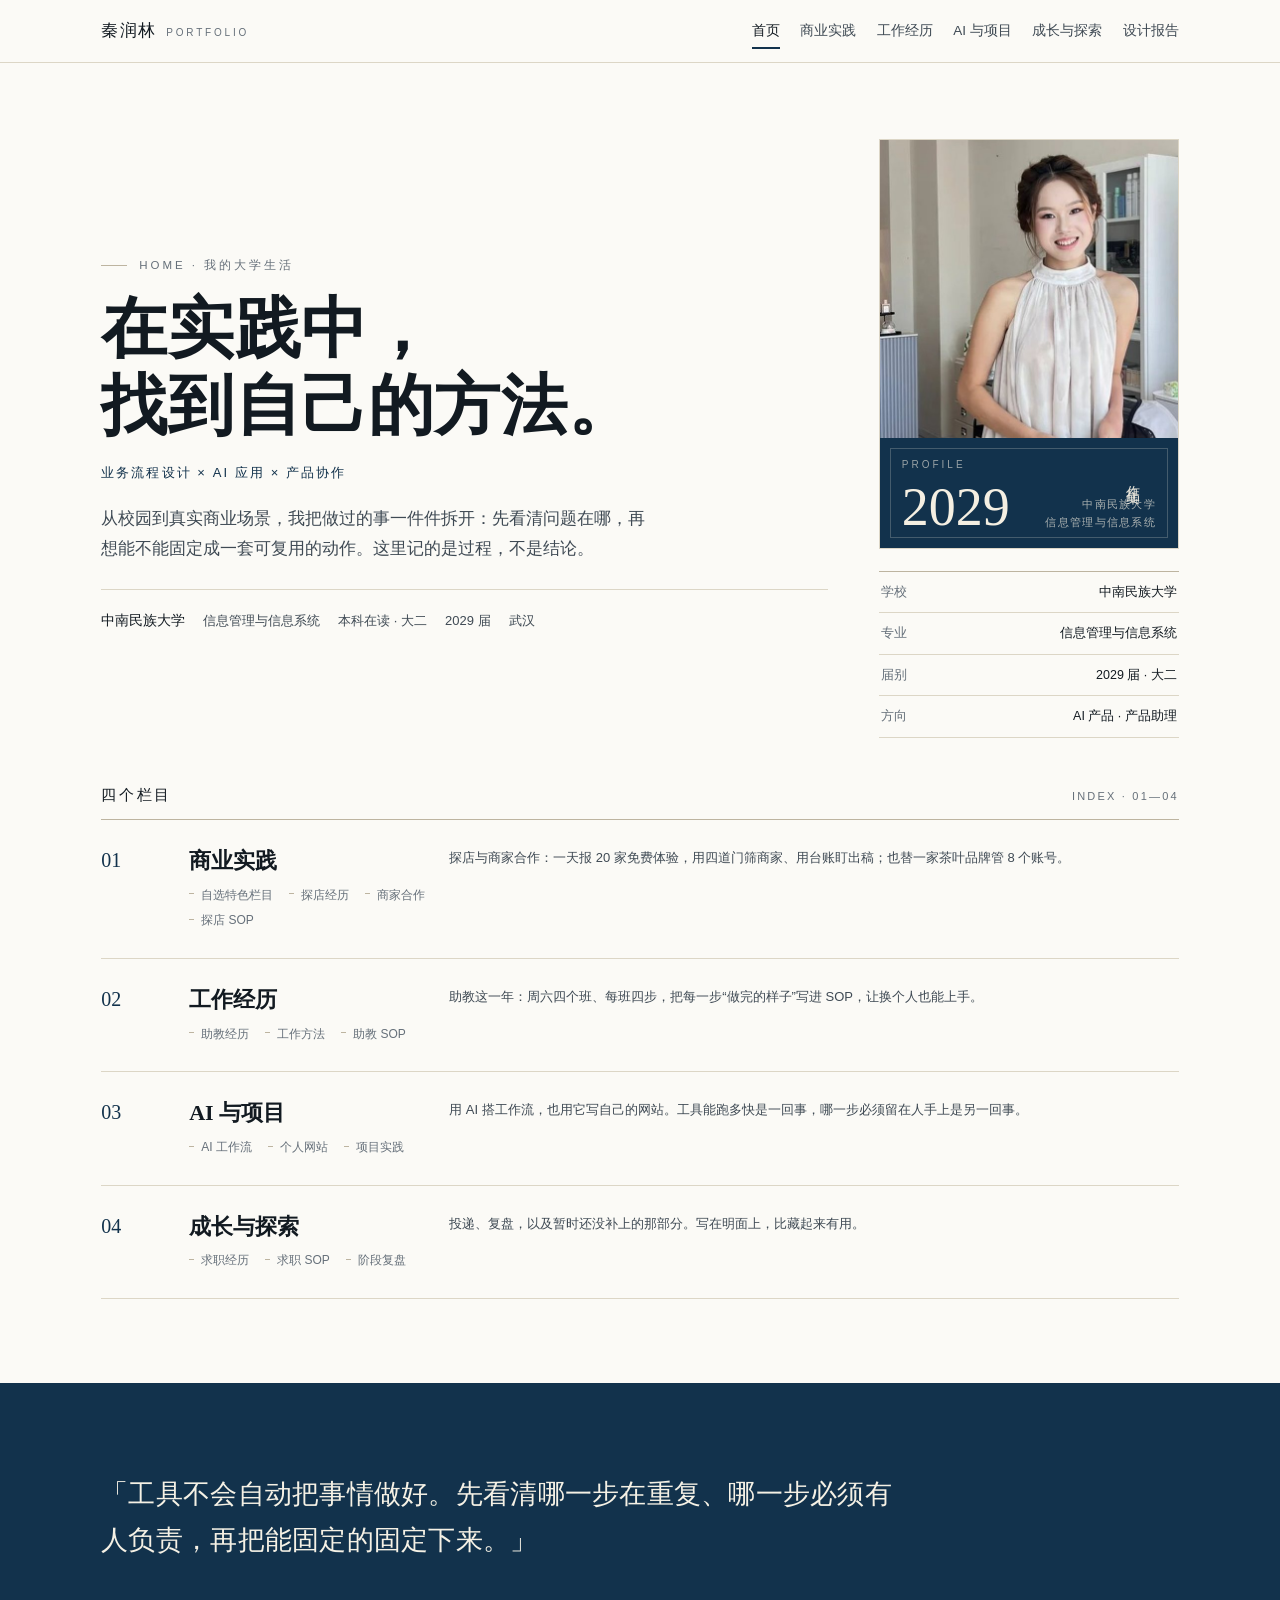
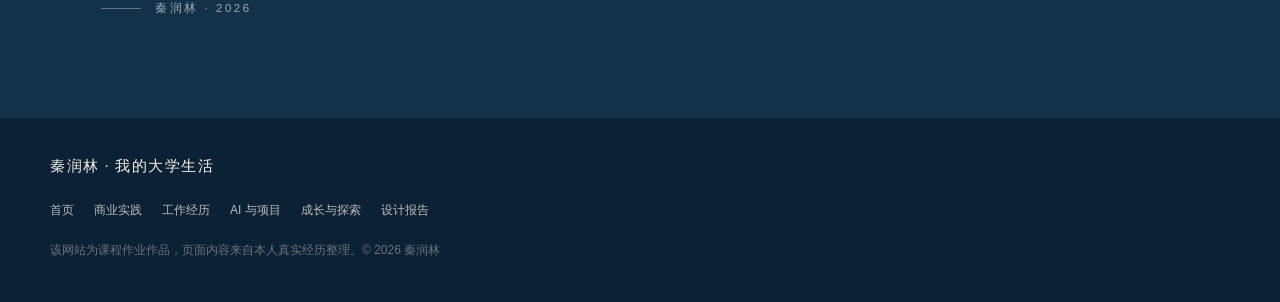
==== index.html @ dad3aede "首次提交：个人网站（Web 前端期末大作业）" ====
<!DOCTYPE html>
<html lang="zh-CN">
<head>
<meta charset="utf-8">
<meta name="viewport" content="width=device-width, initial-scale=1">
<title>秦润林 · 我的大学生活</title>
<meta name="description" content="秦润林的大学生活作品集：商业实践、工作经历、AI 与项目、成长与探索。">
<link rel="icon" href="data:image/svg+xml,%3Csvg xmlns='http://www.w3.org/2000/svg' viewBox='0 0 32 32'%3E%3Crect width='32' height='32' fill='%2312324C'/%3E%3Ctext x='16' y='22' font-size='18' font-family='serif' fill='%23F5F1E5' text-anchor='middle'%3E秦%3C/text%3E%3C/svg%3E">
<link rel="stylesheet" href="css/style.css">
</head>
<body>

<a class="sr-only" href="#main">跳到正文</a>

<header class="tb">
  <div class="tb-in">
    <div class="brand">秦润林<i>PORTFOLIO</i></div>
    <nav class="nav" aria-label="站点导航">
      <a href="index.html" class="on">首页</a>
      <a href="business.html">商业实践</a>
      <a href="work.html">工作经历</a>
      <a href="ai.html">AI 与项目</a>
      <a href="growth.html">成长与探索</a>
      <a href="report.html">设计报告</a>
    </nav>
  </div>
</header>

<main id="main">

  <section class="cover">
    <div class="wrap">
      <div class="cover-g">

        <div class="cover-l">
          <p class="eyebrow">HOME · 我的大学生活</p>
          <h1 class="display"><span>在实践中，</span><span>找到自己的方法。</span></h1>
          <p class="pos">业务流程设计 × AI 应用 × 产品协作</p>
          <p class="lead">从校园到真实商业场景，我把做过的事一件件拆开：先看清问题在哪，再想能不能固定成一套可复用的动作。这里记的是过程，不是结论。</p>
          <div class="cover-meta">
            <b>中南民族大学</b>
            <span>信息管理与信息系统</span>
            <span>本科在读 · 大二</span>
            <span>2029 届</span>
            <span>武汉</span>
          </div>
        </div>

        <div class="cover-r">
          <div class="profile-card">
            <figure class="portrait portrait-home">
              <img src="images/portraithome.jpg" alt="秦润林的形象照">
            </figure>
            <div class="panel">
              <div class="panel-top"><span>PROFILE</span></div>
              <div class="panel-mid">作品集</div>
              <div class="panel-bot">
                <span class="num">2029</span>
                <span class="tag">中南民族大学<br>信息管理与信息系统</span>
              </div>
            </div>
          </div>

          <dl class="facts">
            <div><dt>学校</dt><dd>中南民族大学</dd></div>
            <div><dt>专业</dt><dd>信息管理与信息系统</dd></div>
            <div><dt>届别</dt><dd>2029 届 · 大二</dd></div>
            <div><dt>方向</dt><dd>AI 产品 · 产品助理</dd></div>
          </dl>
        </div>

      </div>
    </div>
  </section>

  <section class="index" aria-labelledby="idx-title">
    <div class="wrap">
      <div class="idx-head">
        <h2 id="idx-title">四个栏目</h2>
        <span>INDEX · 01—04</span>
      </div>

      <a class="idx-row" href="business.html">
        <span class="idx-num">01</span>
        <div class="idx-main">
          <h3 class="idx-title">商业实践</h3>
          <p class="idx-items"><span>自选特色栏目</span><span>探店经历</span><span>商家合作</span><span>探店 SOP</span></p>
        </div>
        <p class="idx-desc">探店与商家合作：一天报 20 家免费体验，用四道门筛商家、用台账盯出稿；也替一家茶叶品牌管 8 个账号。</p>
      </a>

      <a class="idx-row" href="work.html">
        <span class="idx-num">02</span>
        <div class="idx-main">
          <h3 class="idx-title">工作经历</h3>
          <p class="idx-items"><span>助教经历</span><span>工作方法</span><span>助教 SOP</span></p>
        </div>
        <p class="idx-desc">助教这一年：周六四个班、每班四步，把每一步“做完的样子”写进 SOP，让换个人也能上手。</p>
      </a>

      <a class="idx-row" href="ai.html">
        <span class="idx-num">03</span>
        <div class="idx-main">
          <h3 class="idx-title">AI 与项目</h3>
          <p class="idx-items"><span>AI 工作流</span><span>个人网站</span><span>项目实践</span></p>
        </div>
        <p class="idx-desc">用 AI 搭工作流，也用它写自己的网站。工具能跑多快是一回事，哪一步必须留在人手上是另一回事。</p>
      </a>

      <a class="idx-row" href="growth.html">
        <span class="idx-num">04</span>
        <div class="idx-main">
          <h3 class="idx-title">成长与探索</h3>
          <p class="idx-items"><span>求职经历</span><span>求职 SOP</span><span>阶段复盘</span></p>
        </div>
        <p class="idx-desc">投递、复盘，以及暂时还没补上的那部分。写在明面上，比藏起来有用。</p>
      </a>
    </div>
  </section>

  <section class="band">
    <div class="wrap">
      <p class="band-q">「工具不会自动把事情做好。先看清哪一步在重复、哪一步必须有人负责，再把能固定的固定下来。」</p>
      <p class="band-sig">秦润林 · 2026</p>
    </div>
  </section>

</main>

<footer class="ft">
  <div class="wrap ft-in">
    <div class="ft-name">秦润林 · 我的大学生活</div>
    <div class="ft-links">
      <a href="index.html">首页</a>
      <a href="business.html">商业实践</a>
      <a href="work.html">工作经历</a>
      <a href="ai.html">AI 与项目</a>
      <a href="growth.html">成长与探索</a>
      <a href="report.html">设计报告</a>
    </div>
    <div class="ft-copy">该网站为课程作业作品，页面内容来自本人真实经历整理。© 2026 秦润林</div>
  </div>
</footer>

<script src="js/main.js"></script>
</body>
</html>
---- css/style.css ----
@charset "utf-8";

/* =========================================================
   秦润林 · 大学生活作品集
   公共样式：Tokens → 基础 → 顶栏 → 首页 → 栏目页 → 组件
   窄屏优先，宽屏在文件末尾追加
   ========================================================= */

:root {
  --paper: #FBFAF6;
  --paper-2: #F1EEE6;
  --paper-3: #E6E0D2;
  --ink: #121A21;
  --ink-2: #3F4A54;
  --ink-3: #66707A;
  --navy: #12324C;
  --navy-2: #1E4667;
  --navy-3: #0C2135;
  --line: #DCD6C6;
  --line-2: #BDB4A0;
  --gutter: clamp(18px, 4vw, 52px);
  --maxw: 1180px;
  --serif: "Noto Serif SC", "Source Han Serif SC", "Songti SC", "SimSun", serif;
  --sans: "Noto Sans SC", "PingFang SC", "Microsoft YaHei", sans-serif;
}

*,
*::before,
*::after { box-sizing: border-box; }

html { -webkit-text-size-adjust: 100%; scroll-behavior: smooth; }

body {
  margin: 0;
  background: var(--paper);
  color: var(--ink);
  font-family: var(--sans);
  font-size: 16px;
  line-height: 1.8;
  -webkit-font-smoothing: antialiased;
}

a { color: inherit; text-decoration: none; }
img { display: block; max-width: 100%; }
button { font: inherit; }

::selection { background: var(--navy); color: #F6F2E7; }

.wrap {
  width: 100%;
  max-width: var(--maxw);
  margin: 0 auto;
  padding: 0 var(--gutter);
}

.sr-only {
  position: absolute; width: 1px; height: 1px;
  margin: -1px; padding: 0; overflow: hidden;
  clip: rect(0 0 0 0); white-space: nowrap; border: 0;
}

/* ============ 顶栏 ============ */

.tb {
  position: sticky;
  top: 0;
  z-index: 60;
  background: var(--paper);
  border-bottom: 1px solid var(--line);
}

.tb-in {
  display: flex;
  align-items: center;
  justify-content: space-between;
  gap: 14px;
  height: 56px;
  max-width: var(--maxw);
  margin: 0 auto;
  padding: 0 var(--gutter);
}

.brand {
  font-family: var(--serif);
  font-size: 17px;
  letter-spacing: .08em;
  white-space: nowrap;
}

.brand i {
  font-style: normal;
  font-family: var(--sans);
  font-size: 10px;
  letter-spacing: .28em;
  color: var(--ink-3);
  margin-left: 10px;
}

.nav {
  display: flex;
  gap: clamp(10px, 1.6vw, 24px);
  overflow-x: auto;
  scrollbar-width: none;
  -ms-overflow-style: none;
}

.nav::-webkit-scrollbar { display: none; }

.nav a {
  position: relative;
  padding: 16px 0;
  font-size: 13px;
  color: var(--ink-2);
  white-space: nowrap;
}

.nav a:hover { color: var(--ink); }

.nav a.on { color: var(--ink); }

.nav a.on::after {
  content: "";
  position: absolute;
  left: 0;
  right: 0;
  bottom: 11px;
  height: 2px;
  background: var(--navy);
}

/* ============ 首页 · 封面 ============ */

.cover { padding: clamp(32px, 6vw, 76px) 0 clamp(24px, 4vw, 44px); }

.cover-g { display: grid; gap: clamp(24px, 4vw, 52px); }

.eyebrow {
  display: flex;
  align-items: center;
  gap: 12px;
  font-size: 11.5px;
  letter-spacing: .26em;
  color: var(--ink-3);
}

.eyebrow::before {
  content: "";
  width: 26px;
  height: 1px;
  background: var(--line-2);
  flex: none;
}

.display {
  margin: 16px 0 0;
  font-family: var(--serif);
  font-weight: 600;
  font-size: clamp(34px, 8.4vw, 66px);
  line-height: 1.16;
  letter-spacing: .01em;
}

.display span { display: block; }

.lead {
  margin: 20px 0 0;
  max-width: 33em;
  font-size: clamp(15px, 1.5vw, 16.5px);
  color: var(--ink-2);
}

.pos {
  margin: 16px 0 0;
  font-size: 13px;
  letter-spacing: .16em;
  color: var(--navy);
}

.cover-meta {
  display: flex;
  flex-wrap: wrap;
  align-items: center;
  gap: 8px 18px;
  margin-top: 26px;
  padding-top: 18px;
  border-top: 1px solid var(--line);
  font-size: 13px;
  color: var(--ink-2);
}

.cover-meta b {
  font-weight: 500;
  color: var(--ink);
  font-family: var(--serif);
  font-size: 14px;
}

/* 形象照 */

.cover-r {
  display: flex;
  flex-direction: column;
  gap: clamp(16px, 2vw, 22px);
}

.portrait {
  margin: 0;
  overflow: hidden;
}

.portrait img {
  display: block;
  width: 100%;
  height: 100%;
  object-fit: cover;
}

.portrait-home { aspect-ratio: 1 / 1; }

.portrait-home img { object-position: center 26%; }

.portrait-growth { aspect-ratio: 3 / 4; }

.portrait-growth img { object-position: 60% center; }

/* 首页统一档案卡：人像 + 深蓝信息条 */

.profile-card {
  overflow: hidden;
  border: 1px solid var(--line);
}

.profile-card .panel {
  aspect-ratio: auto;
  padding: 18px 22px 16px;
}

/* 右侧深蓝档案板 */

.panel {
  position: relative;
  display: flex;
  flex-direction: column;
  justify-content: space-between;
  aspect-ratio: 4 / 3;
  padding: 22px 24px 20px;
  background: var(--navy);
  color: #F4EFE2;
  overflow: hidden;
}

.panel::after {
  content: "";
  position: absolute;
  inset: 10px;
  border: 1px solid rgba(244, 239, 226, .22);
  pointer-events: none;
}

.panel-top {
  display: flex;
  justify-content: space-between;
  align-items: baseline;
  font-size: 10px;
  letter-spacing: .3em;
  color: rgba(244, 239, 226, .6);
}

.panel-mid {
  writing-mode: vertical-rl;
  text-orientation: mixed;
  white-space: nowrap;
  align-self: flex-end;
  margin: 0 10px 0 0;
  font-family: var(--serif);
  font-size: 14px;
  line-height: 1.9;
  letter-spacing: .22em;
  color: rgba(244, 239, 226, .92);
}

.panel-bot {
  display: flex;
  align-items: flex-end;
  justify-content: space-between;
  gap: 12px;
}

.panel-bot .num {
  font-family: var(--serif);
  font-size: clamp(40px, 5vw, 54px);
  line-height: .9;
}

.panel-bot .tag {
  text-align: right;
  font-size: 10.5px;
  line-height: 1.7;
  letter-spacing: .12em;
  color: rgba(244, 239, 226, .68);
}

/* 档案细项 */

.facts {
  margin: 0;
  padding: 0;
  border-top: 1px solid var(--line-2);
}

.facts div {
  display: flex;
  justify-content: space-between;
  gap: 16px;
  padding: 9px 2px;
  border-bottom: 1px solid var(--line);
  font-size: 12.5px;
}

.facts dt { color: var(--ink-3); }
.facts dd { margin: 0; color: var(--ink); }

/* ============ 四栏目索引 ============ */

.idx-head {
  display: flex;
  justify-content: space-between;
  align-items: baseline;
  gap: 16px;
  padding-bottom: 10px;
  border-bottom: 1px solid var(--line-2);
}

.idx-head h2 {
  margin: 0;
  font-family: var(--serif);
  font-size: 15px;
  letter-spacing: .18em;
  font-weight: 500;
}

.idx-head span {
  font-size: 11px;
  letter-spacing: .2em;
  color: var(--ink-3);
}

.idx-row {
  display: grid;
  grid-template-columns: 46px minmax(0, 1fr);
  gap: 2px 14px;
  padding: 20px 0 22px;
  border-bottom: 1px solid var(--line);
  transition: background .18s ease;
}

.idx-row:hover { background: var(--paper-2); }

.idx-num {
  font-family: var(--serif);
  font-size: 20px;
  color: var(--navy);
  line-height: 1.4;
}

.idx-title {
  margin: 0 0 4px;
  font-family: var(--serif);
  font-size: 22px;
  font-weight: 600;
  line-height: 1.4;
}

.idx-desc {
  grid-column: 2;
  margin: 10px 0 0;
  font-size: 13px;
  color: var(--ink-2);
}

.idx-items {
  grid-column: 2;
  display: flex;
  flex-wrap: wrap;
  gap: 4px 16px;
  margin: 8px 0 0;
  font-size: 12px;
  color: var(--ink-3);
}

.idx-items span { position: relative; padding-left: 12px; }
.idx-items span::before {
  content: "";
  position: absolute;
  left: 0;
  top: .72em;
  width: 5px;
  height: 1px;
  background: var(--line-2);
}

/* ============ 深蓝立场带 ============ */

.band {
  margin-top: clamp(40px, 7vw, 84px);
  padding: clamp(40px, 7vw, 88px) 0;
  background: var(--navy);
  color: #F5F1E5;
}

.band-q {
  margin: 0;
  max-width: 30em;
  font-family: var(--serif);
  font-size: clamp(19px, 2.5vw, 27px);
  line-height: 1.72;
  letter-spacing: .01em;
}

.band-sig {
  display: flex;
  align-items: center;
  gap: 14px;
  margin-top: clamp(22px, 3vw, 34px);
  font-size: 11.5px;
  letter-spacing: .22em;
  color: rgba(245, 241, 229, .62);
}

.band-sig::before {
  content: "";
  width: 40px;
  height: 1px;
  background: rgba(245, 241, 229, .34);
}

/* ============ 页脚 ============ */

.ft {
  background: var(--navy-3);
  color: rgba(245, 241, 229, .58);
  font-size: 12px;
  line-height: 1.9;
}

.ft-in {
  display: grid;
  gap: 18px;
  padding: 34px 0 40px;
}

.ft-name {
  font-family: var(--serif);
  font-size: 15px;
  letter-spacing: .1em;
  color: #F5F1E5;
}

.ft-links { display: flex; flex-wrap: wrap; gap: 8px 20px; }
.ft-links a { color: rgba(245, 241, 229, .74); }
.ft-links a:hover { color: #F5F1E5; }
.ft-copy { color: rgba(245, 241, 229, .4); }

/* ============ 栏目页 · 页头 ============ */

.phead { padding: clamp(30px, 5vw, 62px) 0 0; }

.phead-g {
  display: grid;
  gap: clamp(24px, 4vw, 44px);
}

.phead-l { min-width: 0; }

.phead-day {
  font-family: var(--serif);
  font-size: 11px;
  letter-spacing: .3em;
  color: var(--ink-3);
}

.phead h1 {
  margin: 12px 0 0;
  font-family: var(--serif);
  font-weight: 600;
  font-size: clamp(30px, 5.4vw, 52px);
  line-height: 1.24;
}

.phead-lead {
  margin: 18px 0 0;
  max-width: 36em;
  font-size: clamp(14.5px, 1.4vw, 16px);
  color: var(--ink-2);
}

.phead-rule {
  margin-top: clamp(24px, 4vw, 40px);
  height: 1px;
  background: var(--line-2);
}

/* ============ 栏目页 · 正文骨架 ============ */

.doc {
  display: grid;
  gap: 0;
  padding: clamp(22px, 3.4vw, 40px) 0 clamp(50px, 8vw, 100px);
}

.sidenav { display: none; }

.doc > .body { min-width: 0; }

.sidenav ol {
  margin: 0;
  padding: 0;
  list-style: none;
  border-top: 1px solid var(--line);
}

.sidenav a {
  display: flex;
  gap: 10px;
  padding: 11px 0;
  border-bottom: 1px solid var(--line);
  font-size: 12.5px;
  color: var(--ink-2);
}

.sidenav a i {
  font-style: normal;
  font-family: var(--serif);
  color: var(--navy);
  font-size: 11px;
  letter-spacing: .06em;
}

.sidenav a:hover { color: var(--navy); }

.sidenav .sn-cap {
  margin: 0 0 8px;
  font-size: 11px;
  letter-spacing: .24em;
  color: var(--ink-3);
}

/* ============ 内容块 ============ */

.blk { padding: clamp(22px, 3.2vw, 34px) 0; border-top: 1px solid var(--line); }
.blk:first-child { border-top: 0; padding-top: 0; }

.blk-h {
  display: flex;
  align-items: baseline;
  gap: 12px;
  margin: 0 0 16px;
}

.blk-h i {
  font-style: normal;
  font-family: var(--serif);
  font-size: 12px;
  letter-spacing: .1em;
  color: var(--navy);
}

.blk-h h2 {
  margin: 0;
  font-family: var(--serif);
  font-size: clamp(21px, 2.6vw, 27px);
  font-weight: 600;
  letter-spacing: .02em;
}

.blk p { margin: 0 0 .9em; font-size: 15px; color: var(--ink-2); }
.blk p:last-child { margin-bottom: 0; }
.blk p strong { color: var(--ink); font-weight: 500; }

/* 编号条目 */

.items { margin: 4px 0 0; padding: 0; list-style: none; }

.items li {
  display: grid;
  grid-template-columns: 34px minmax(0, 1fr);
  gap: 10px;
  padding: 14px 0;
  border-top: 1px solid var(--line);
}

.items li i {
  font-style: normal;
  font-family: var(--serif);
  font-size: 12px;
  color: var(--navy-2);
  letter-spacing: .08em;
  padding-top: 2px;
}

.items li h3 {
  margin: 0 0 4px;
  font-family: var(--serif);
  font-size: 17px;
  font-weight: 600;
}

.items li p {
  margin: 0;
  font-size: 14px;
  color: var(--ink-2);
}

/* 引文 */

.pull {
  margin: 22px 0;
  padding: 18px 0 18px 20px;
  border-left: 2px solid var(--navy);
  font-family: var(--serif);
  font-size: clamp(16px, 1.9vw, 19px);
  line-height: 1.8;
  color: var(--ink);
}

/* ============ SOP 折叠 ============ */

.acc { margin: 4px 0 0; border-top: 1px solid var(--line-2); }

.acc-item { border-bottom: 1px solid var(--line); }

.acc-h {
  display: flex;
  align-items: baseline;
  gap: 14px;
  width: 100%;
  padding: 16px 0;
  border: 0;
  background: none;
  text-align: left;
  cursor: pointer;
  color: var(--ink);
}

.acc-h .n {
  flex: none;
  font-family: var(--serif);
  font-size: 12px;
  color: var(--navy);
  letter-spacing: .08em;
}

.acc-h .t {
  flex: 1;
  font-family: var(--serif);
  font-size: 18px;
  font-weight: 600;
  line-height: 1.5;
}

.acc-h .s {
  flex: none;
  font-size: 12px;
  color: var(--ink-3);
}

.acc-mark {
  position: relative;
  flex: none;
  width: 12px;
  height: 12px;
  margin-left: 2px;
  align-self: center;
}

.acc-mark::before,
.acc-mark::after {
  content: "";
  position: absolute;
  background: var(--navy);
  transition: transform .2s ease, opacity .2s ease;
}

.acc-mark::before { left: 0; right: 0; top: 5.5px; height: 1px; }
.acc-mark::after { top: 0; bottom: 0; left: 5.5px; width: 1px; }

.acc-item.open .acc-mark::after { transform: scaleY(0); opacity: 0; }

.acc-b {
  display: none;
  padding: 2px 0 20px 58px;
}

.acc-item.open .acc-b { display: block; }

.acc-b p { margin: 0 0 .7em; font-size: 14px; color: var(--ink-2); }

.acc-b ul {
  margin: 0;
  padding: 0 0 0 1em;
  list-style: none;
  font-size: 13.5px;
  color: var(--ink-2);
}

.acc-b ul li {
  position: relative;
  padding-left: 12px;
  margin-bottom: 6px;
}

.acc-b ul li::before {
  content: "";
  position: absolute;
  left: 0;
  top: .74em;
  width: 6px;
  height: 1px;
  background: var(--line-2);
}

/* ============ 翻页 ============ */

.pager {
  display: grid;
  gap: 1px;
  margin-top: clamp(30px, 5vw, 52px);
  border-top: 1px solid var(--line-2);
  border-bottom: 1px solid var(--line-2);
  background: var(--line);
}

.pager a {
  display: block;
  padding: 18px 0;
  background: var(--paper);
  transition: background .18s ease;
}

.pager a:hover { background: var(--paper-2); }

.pager span {
  display: block;
  font-size: 11px;
  letter-spacing: .2em;
  color: var(--ink-3);
}

.pager b {
  display: block;
  margin-top: 4px;
  font-family: var(--serif);
  font-size: 19px;
  font-weight: 600;
  line-height: 1.4;
}

.pager .next { text-align: right; }

/* ============ 回到顶部按钮 ============ */

.to-top {
  position: fixed;
  right: var(--gutter);
  bottom: 28px;
  z-index: 90;
  width: 44px;
  height: 44px;
  display: flex;
  align-items: center;
  justify-content: center;
  border: 1px solid var(--navy-3);
  border-radius: 50%;
  background: var(--navy);
  color: #F5F1E5;
  font-size: 18px;
  line-height: 1;
  cursor: pointer;
  opacity: 0;
  transform: translateY(16px);
  pointer-events: none;
  transition: transform .22s ease, opacity .22s ease, background .22s ease;
}

.to-top.show {
  opacity: 1;
  transform: translateY(0);
  pointer-events: auto;
}

.to-top:hover { background: var(--navy-3); }

/* ============ 宽屏 ============ */

@media (min-width: 780px) {
  .tb-in { height: 62px; }
  .nav a { font-size: 13.5px; padding: 18px 0; }
  .nav a.on::after { bottom: 12px; }
  .cover-g { grid-template-columns: minmax(0, 1fr) 268px; align-items: center; }
  .phead-g { grid-template-columns: minmax(0, 1fr) 280px; align-items: center; }
  .idx-row {
    grid-template-columns: 64px 236px minmax(0, 1fr);
    gap: 0 24px;
    align-items: start;
    padding: 26px 0;
  }
  .idx-desc { grid-column: auto; margin: 0; }
  .index-heads { display: grid; grid-template-columns: 64px 208px 1fr; gap: 0 20px; }
  .pager { grid-template-columns: 1fr 1fr; }
}

@media (min-width: 1000px) {
  .doc { grid-template-columns: 190px minmax(0, 1fr); gap: clamp(34px, 5vw, 78px); align-items: start; }
  .sidenav { display: block; position: sticky; top: 92px; }
  .body { max-width: 720px; }
  .blk p { font-size: 15.5px; }
}

@media (min-width: 1200px) {
  .cover-g { grid-template-columns: minmax(0, 1fr) 300px; }
}

/* ============ 可访问性与降级 ============ */

:focus-visible {
  outline: 2px solid var(--navy);
  outline-offset: 3px;
}

@media (prefers-reduced-motion: reduce) {
  html { scroll-behavior: auto; }
  * { transition-duration: .01ms !important; animation-duration: .01ms !important; }
}

@media print {
  .tb, .to-top, .pager { display: none; }
  body { background: #fff; }
  .band, .panel, .ft { background: #fff !important; color: #000 !important; }
}

/* 窄屏：深蓝档案板压扁，竖排改横排 */
@media (max-width: 779px) {
  .panel {
    aspect-ratio: auto;
    min-height: 168px;
    padding: 18px 20px 16px;
  }
  .panel-mid {
    writing-mode: horizontal-tb;
    white-space: normal;
    align-self: flex-start;
    margin: 12px 0 0;
    font-size: 12.5px;
    letter-spacing: .18em;
    line-height: 1.6;
  }
  .panel-bot .num { font-size: 38px; }
  .acc-b { padding-left: 0; }
}

/* ============ 子页入口与详情页组件 ============ */

.more {
  display: inline-block;
  margin-top: 16px;
  padding-bottom: 2px;
  border-bottom: 1px solid var(--line-2);
  font-family: var(--sans);
  font-size: 13px;
  letter-spacing: .04em;
  color: var(--navy);
  transition: border-color .18s, color .18s;
}
.more:hover { border-color: var(--navy); color: var(--navy-2); }

/* 小节里的小数量标记，如“17 个字段” */
.note-row {
  display: flex;
  flex-wrap: wrap;
  gap: 10px 26px;
  margin: 14px 0 4px;
  font-family: var(--sans);
  font-size: 12.5px;
  letter-spacing: .06em;
  color: var(--ink-3);
}
.note-row b { color: var(--navy); font-weight: 600; }

/* 详情页的步骤卡：横向四格，窄屏两列 */
.steps {
  display: grid;
  grid-template-columns: 1fr;
  gap: 0;
  margin: 20px 0 8px;
  border-top: 1px solid var(--line);
}
.steps li {
  list-style: none;
  padding: 16px 0 18px;
  border-bottom: 1px solid var(--line);
}
.steps h3 {
  margin: 0 0 6px;
  font-family: var(--serif);
  font-size: 16px;
  font-weight: 600;
}
.steps p { margin: 0; font-size: 14px; color: var(--ink-2); line-height: 1.75; }

@media (min-width: 780px) {
  .steps { grid-template-columns: repeat(2, minmax(0, 1fr)); column-gap: 40px; }
  .steps li { border-bottom: 1px solid var(--line); }
}

/* 图注：明确标注示意 / 非真实照片 */
.cap {
  margin: 10px 0 0;
  font-size: 12px;
  letter-spacing: .04em;
  color: var(--ink-3);
}

/* ====== 窄屏：页内目录折成横向可滑动条 ====== */
@media (max-width: 779px) {
  .sidenav {
    display: block;
    min-width: 0;
    max-width: 100%;
    margin: 0 0 18px;
  }
  .sidenav .sn-cap { display: none; }
  .sidenav ol {
    display: flex;
    max-width: 100%;
    gap: 8px;
    overflow-x: auto;
    -webkit-overflow-scrolling: touch;
    border: 0;
    padding-bottom: 4px;
    scrollbar-width: none;
  }
  .sidenav ol::-webkit-scrollbar { display: none; }
  .sidenav a {
    flex: 0 0 auto;
    white-space: nowrap;
    padding: 8px 12px;
    border: 1px solid var(--line);
    font-size: 12px;
  }
  .sidenav a i { font-size: 10.5px; }
}
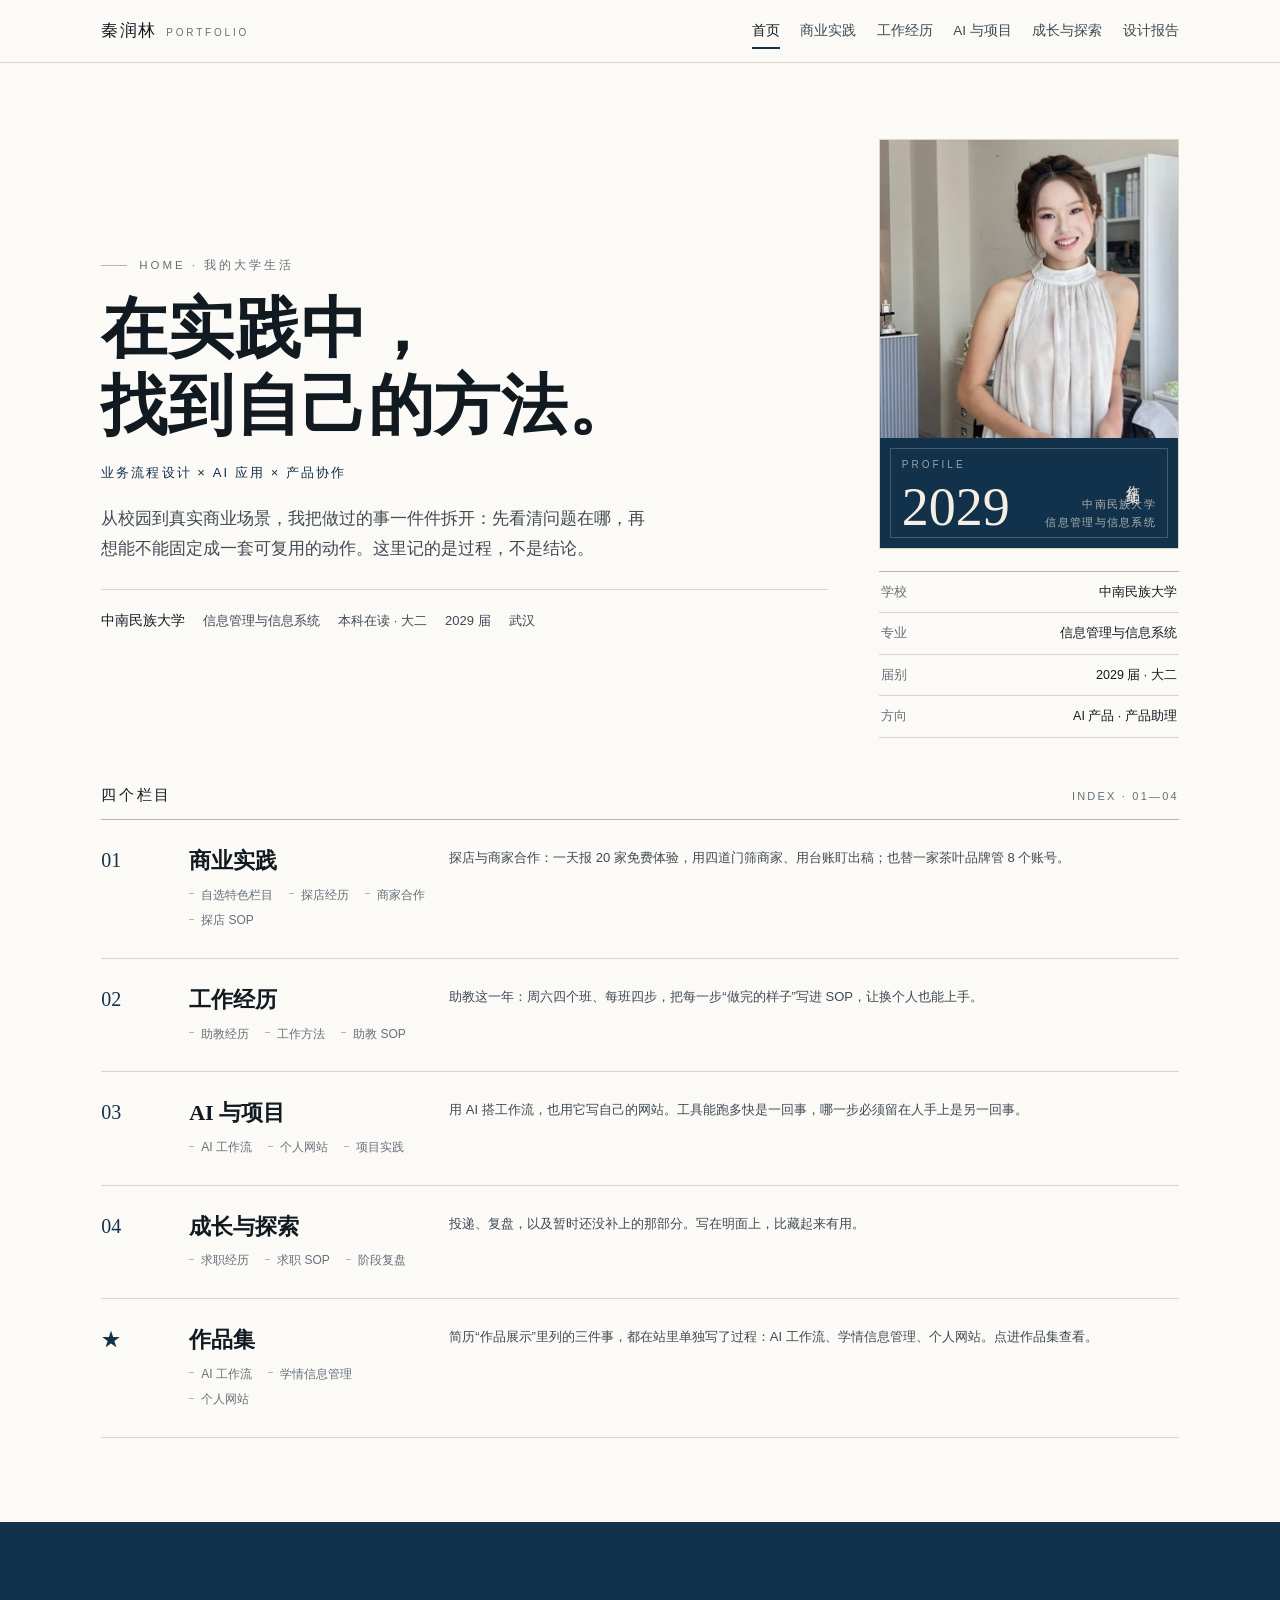
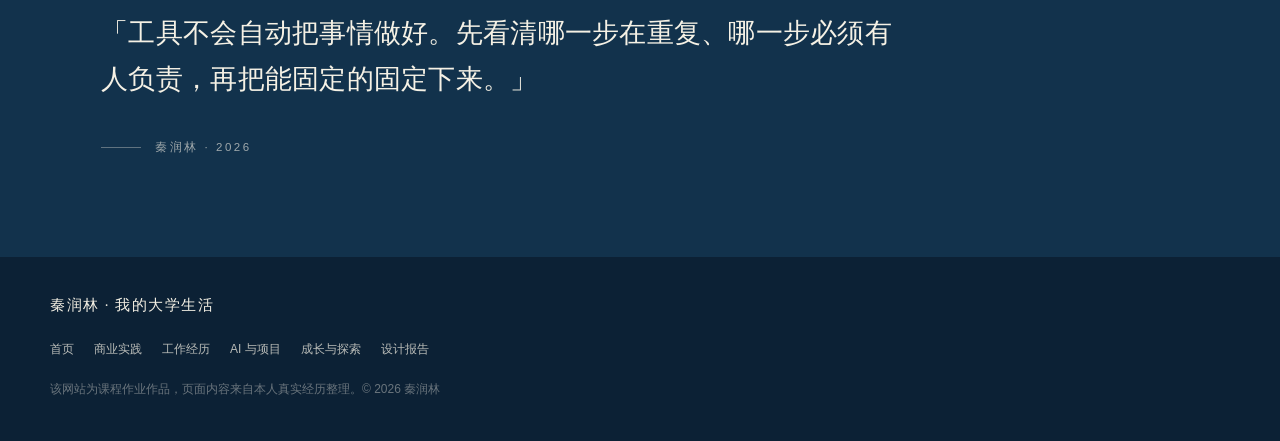
==== commit 8d1887c6: "新增作品集页：按简历作品展示列出三项作品并挂对应页面" ====
--- a/index.html
+++ b/index.html
@@ -118,6 +118,19 @@
     </div>
   </section>
 
+  <section class="index" aria-labelledby="works-entry">
+    <div class="wrap">
+      <a class="idx-row" href="works.html">
+        <span class="idx-num">★</span>
+        <div class="idx-main">
+          <h3 class="idx-title">作品集</h3>
+          <p class="idx-items"><span>AI 工作流</span><span>学情信息管理</span><span>个人网站</span></p>
+        </div>
+        <p class="idx-desc">简历“作品展示”里列的三件事，都在站里单独写了过程：AI 工作流、学情信息管理、个人网站。点进作品集查看。</p>
+      </a>
+    </div>
+  </section>
+
   <section class="band">
     <div class="wrap">
       <p class="band-q">「工具不会自动把事情做好。先看清哪一步在重复、哪一步必须有人负责，再把能固定的固定下来。」</p>
